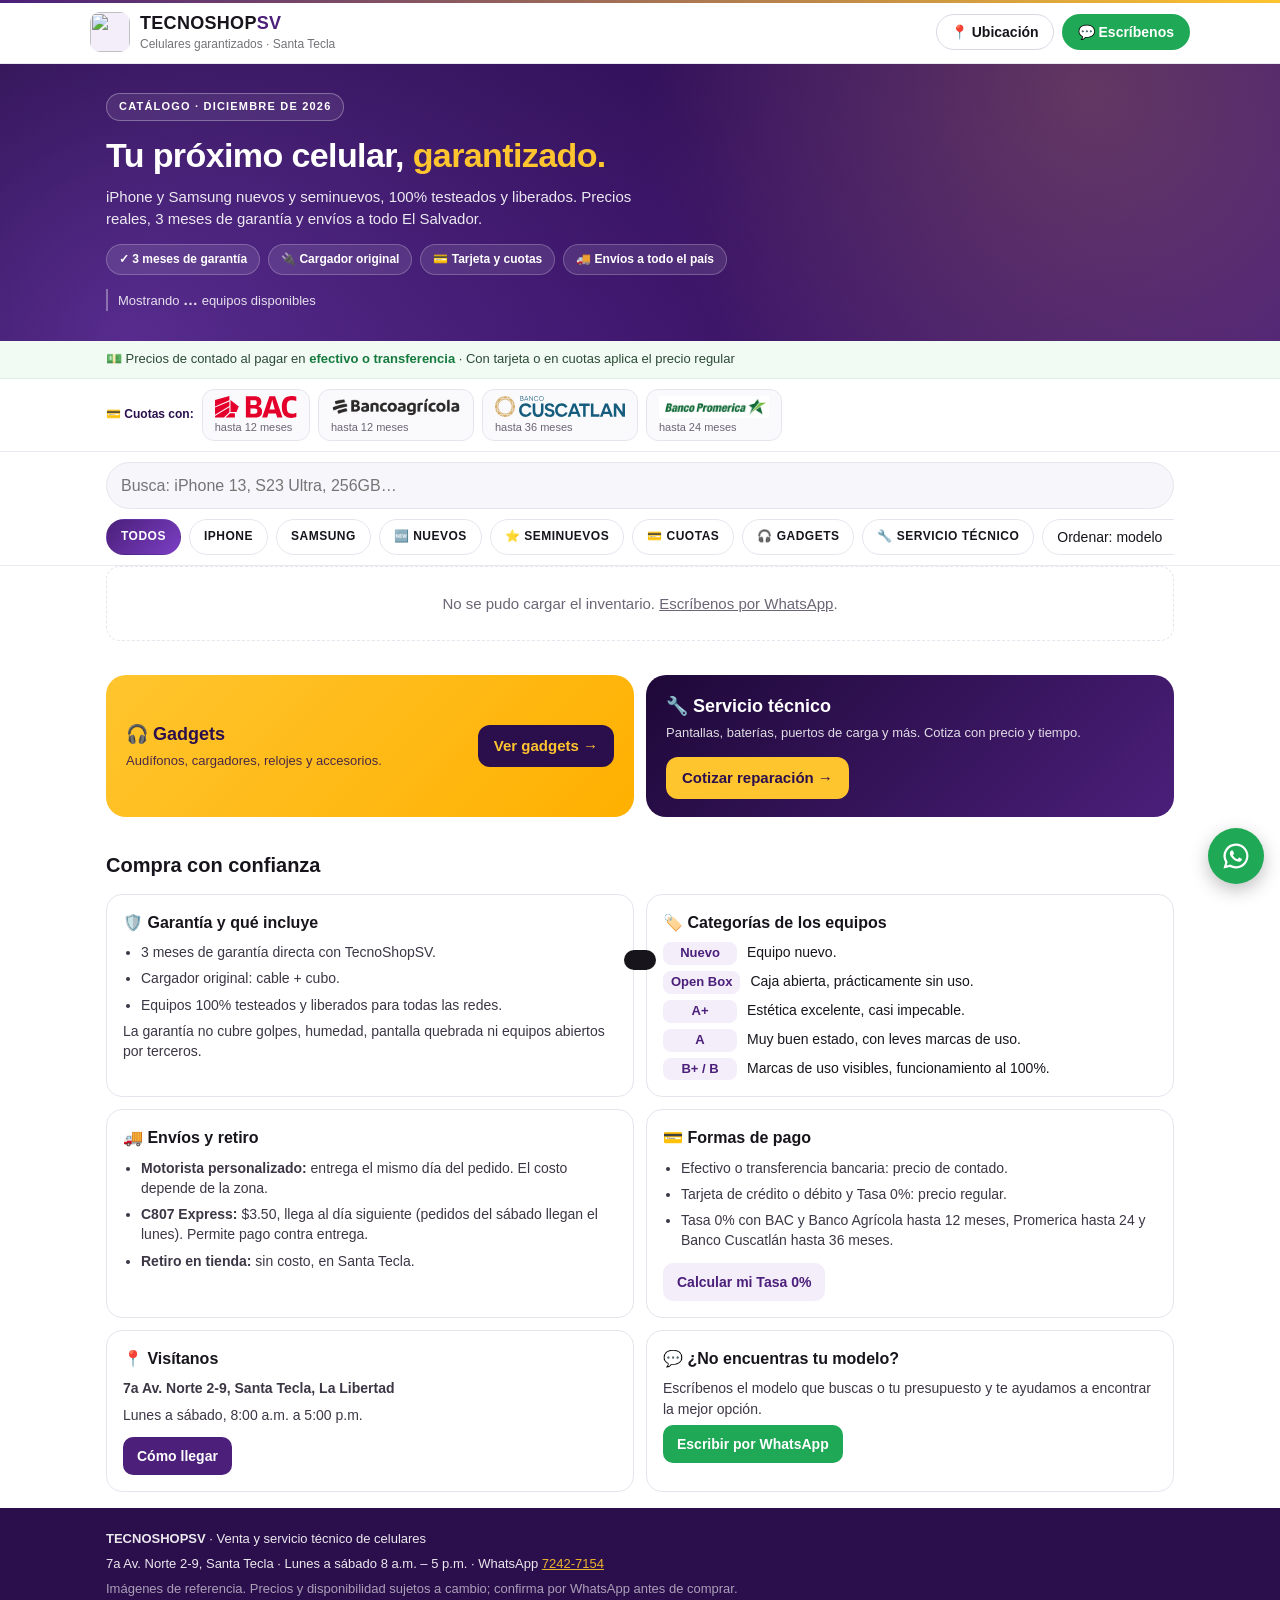
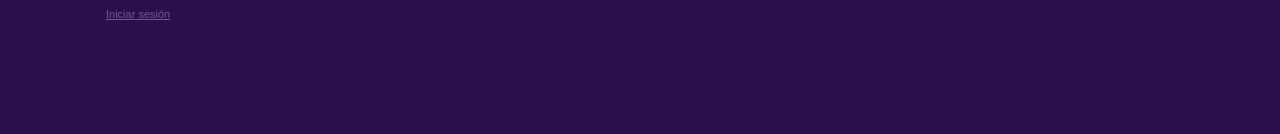
==== index.html @ 7d0dd362 "Textos: Tasa 0% en vez de cuotas" ====
<!DOCTYPE html>
<html lang="es">
<head>
<meta charset="utf-8">
<meta name="viewport" content="width=device-width, initial-scale=1">
<title>TecnoShopSV · Celulares garantizados en El Salvador</title>
<meta name="description" content="iPhone y Samsung nuevos y seminuevos, 100% testeados, liberados y con 3 meses de garantía. Envíos a todo El Salvador y Tasa 0% con tarjeta. Santa Tecla.">
<meta name="theme-color" content="#2B0F4C">
<link rel="icon" href="https://catalogo.tecnoshopsv.com/favicon-32.png">
<link rel="apple-touch-icon" href="https://catalogo.tecnoshopsv.com/icono-180.png">
<meta property="og:title" content="TecnoShopSV · Celulares garantizados">
<meta property="og:description" content="iPhone y Samsung con 3 meses de garantía, cargador original y envíos a todo El Salvador.">
<meta property="og:image" content="https://catalogo.tecnoshopsv.com/icono-512.png">
<style>
  :root{
    --morado:#4B1F7A; --morado-2:#2B0F4C; --morado-suave:#F3EEFA; --amarillo:#FFC52E; --amarillo-osc:#3a2a00;
    --texto:#17141C; --suave:#6B6575; --linea:#E8E4EE; --fondo:#F7F6FA; --verde:#1FA855; --rojo:#D93B3B;
  }
  *{box-sizing:border-box}
  html{scroll-behavior:smooth}
  body{margin:0;background:var(--fondo);color:var(--texto);font:15px/1.45 -apple-system,BlinkMacSystemFont,"Segoe UI",Roboto,Arial,sans-serif}
  button,input,select{font:inherit}
  a{color:inherit}
  .dentro{max-width:1100px;margin:0 auto;padding:0 16px}

  /* Encabezado */
  header{background:var(--morado-2);color:#fff;position:sticky;top:0;z-index:30;box-shadow:0 2px 12px rgba(0,0,0,.18)}
  .cab{display:flex;align-items:center;justify-content:space-between;gap:12px;padding:10px 0}
  .marca{display:flex;align-items:center;gap:10px;text-decoration:none}
  .marca img{width:40px;height:40px;border-radius:10px;background:#fff}
  .marca b{display:block;font-size:18px;letter-spacing:.3px}
  .marca b span{color:var(--amarillo)}
  .marca small{display:block;font-size:12px;opacity:.8}
  .btn-wa-cab{display:inline-flex;align-items:center;gap:6px;background:var(--verde);color:#fff;text-decoration:none;font-weight:700;font-size:14px;border-radius:999px;padding:8px 14px;white-space:nowrap}

  /* Portada */
  .portada{background:linear-gradient(160deg,var(--morado-2),var(--morado));color:#fff;padding:22px 0 26px}
  .portada h1{margin:0 0 6px;font-size:26px;line-height:1.2}
  .portada h1 span{color:var(--amarillo)}
  .portada p{margin:0 0 16px;opacity:.9;max-width:620px}
  .sellos{display:grid;grid-template-columns:repeat(2,1fr);gap:8px}
  .sello{background:rgba(255,255,255,.1);border:1px solid rgba(255,255,255,.18);border-radius:12px;padding:10px 12px;font-size:13px}
  .sello b{display:block;font-size:14px;color:var(--amarillo)}

  /* Barra de búsqueda */
  .barra{background:#fff;border-bottom:1px solid var(--linea);position:sticky;top:60px;z-index:20}
  .barra .dentro{padding-top:10px;padding-bottom:10px}
  #q{width:100%;border:1px solid var(--linea);border-radius:12px;padding:11px 14px;font-size:16px;background:var(--fondo);outline:none}
  #q:focus{border-color:var(--morado);background:#fff}
  .filtros{display:flex;gap:8px;margin-top:10px;overflow-x:auto;scrollbar-width:none}
  .filtros::-webkit-scrollbar{display:none}
  .chip{border:1px solid var(--linea);background:#fff;border-radius:999px;padding:7px 14px;font-size:14px;font-weight:600;white-space:nowrap;cursor:pointer;color:var(--texto)}
  .chip.on{background:var(--morado);border-color:var(--morado);color:#fff}
  .orden{margin-left:auto;border:1px solid var(--linea);border-radius:999px;padding:7px 10px;font-size:14px;background:#fff;color:var(--texto)}

  /* Equipos */
  main{padding:16px 0 120px}
  .resumen{color:var(--suave);font-size:13px;margin:0 0 12px}
  .grid{display:grid;grid-template-columns:repeat(2,1fr);gap:12px}
  .card{background:#fff;border:1px solid var(--linea);border-radius:16px;overflow:hidden;display:flex;flex-direction:column;cursor:pointer;text-align:left;padding:0;color:inherit}
  .card:active{transform:scale(.99)}
  .foto{background:linear-gradient(180deg,#FBFAFD,#EFEBF5);aspect-ratio:1/1;display:flex;align-items:center;justify-content:center;position:relative;overflow:hidden}
  .foto img{width:100%;height:100%;object-fit:contain}
  .foto svg{width:42%;height:auto;color:#B7A9CC}
  .etq{position:absolute;top:8px;left:8px;background:var(--amarillo);color:var(--amarillo-osc);font-size:11px;font-weight:800;border-radius:999px;padding:3px 8px}
  .etq.nuevo{background:var(--verde);color:#fff}
  .card .cuerpo{padding:10px 12px 12px;display:flex;flex-direction:column;gap:3px;flex:1}
  .card h3{margin:0;font-size:15px;line-height:1.25}
  .card .cap{font-size:12px;color:var(--suave)}
  .colores{display:flex;gap:4px;margin:4px 0 2px;flex-wrap:wrap}
  .punto{width:14px;height:14px;border-radius:50%;border:1px solid rgba(0,0,0,.15)}
  .desde{font-size:12px;color:var(--suave);margin-top:auto}
  .desde b{display:block;font-size:19px;color:var(--morado);line-height:1.2}
  .ref{font-size:10px;color:#A39CAD;text-align:center;padding:4px 0 0}
  .vacio{background:#fff;border:1px dashed var(--linea);border-radius:14px;padding:26px;text-align:center;color:var(--suave)}

  /* Secciones de información */
  .info{margin-top:28px;display:grid;gap:12px}
  .info h2{font-size:20px;margin:6px 0 2px}
  .bloque{background:#fff;border:1px solid var(--linea);border-radius:16px;padding:16px}
  .bloque h3{margin:0 0 8px;font-size:16px;display:flex;align-items:center;gap:8px}
  .bloque p,.bloque li{color:#3C3645;font-size:14px;margin:0 0 6px}
  .bloque ul{margin:0;padding-left:18px}
  .cats{display:grid;gap:6px}
  .cat{display:flex;gap:10px;align-items:flex-start;font-size:14px}
  .cat b{min-width:74px;display:inline-block;background:var(--morado-suave);color:var(--morado);border-radius:8px;padding:2px 8px;text-align:center;font-size:13px}
  .mapa{display:inline-flex;align-items:center;gap:6px;margin-top:6px;background:var(--morado);color:#fff;text-decoration:none;border-radius:10px;padding:9px 14px;font-weight:700;font-size:14px}
  footer{background:var(--morado-2);color:#fff;padding:22px 0 110px;font-size:13px}
  footer a{color:var(--amarillo)}
  footer p{margin:0 0 6px;opacity:.9}

  /* Ventana de detalle / pedido / cuotas */
  .fondo-modal{position:fixed;inset:0;background:rgba(20,10,35,.55);z-index:50;display:flex;align-items:flex-end;justify-content:center}
  .fondo-modal[hidden]{display:none}
  .modal{background:#fff;width:100%;max-width:560px;max-height:92vh;border-radius:20px 20px 0 0;display:flex;flex-direction:column;overflow:hidden}
  .modal-cab{display:flex;justify-content:space-between;align-items:center;gap:10px;padding:14px 16px;border-bottom:1px solid var(--linea)}
  .modal-cab h3{margin:0;font-size:17px}
  .modal-cab small{display:block;color:var(--suave);font-size:12px;font-weight:400}
  .cerrar{border:0;background:#F1EEF5;color:var(--morado);width:36px;height:36px;border-radius:50%;font-size:22px;cursor:pointer;flex:none}
  .modal-cuerpo{overflow:auto;padding:12px 16px 16px}
  .det-foto{height:190px;border-radius:14px;margin-bottom:12px}
  .op{border:1px solid var(--linea);border-radius:14px;padding:12px;margin-bottom:10px}
  .op-top{display:flex;justify-content:space-between;gap:10px;align-items:flex-start}
  .op-t{font-weight:700}
  .op-s{font-size:13px;color:var(--suave)}
  .op-nota{font-size:12px;color:#7A5A00;background:#FFF6DA;border-radius:8px;padding:4px 8px;margin-top:6px;display:inline-block}
  .precios{text-align:right;white-space:nowrap}
  .precios b{display:block;font-size:20px;color:var(--morado)}
  .precios span{font-size:12px;color:var(--suave)}
  .pago-lbl{font-size:11px;color:var(--suave);display:block}
  .op-acc{display:flex;gap:8px;margin-top:10px;align-items:center;flex-wrap:wrap}
  .btn{border:0;border-radius:10px;padding:9px 14px;font-weight:700;font-size:14px;cursor:pointer;text-decoration:none;display:inline-flex;align-items:center;gap:6px}
  .btn-add{background:var(--morado);color:#fff}
  .btn-sec{background:var(--morado-suave);color:var(--morado)}
  .btn-wa{background:var(--verde);color:#fff}
  .quedan{font-size:12px;color:var(--rojo);font-weight:700}
  .paso{display:inline-flex;align-items:center;gap:8px;background:#F1EEF5;border-radius:10px;padding:4px}
  .paso button{border:0;background:#fff;color:var(--morado);width:30px;height:30px;border-radius:8px;font-size:18px;font-weight:800;cursor:pointer}
  .paso span{font-size:13px;font-weight:700;color:var(--morado);min-width:62px;text-align:center}

  .campo{display:block;margin:10px 0}
  .campo > span{display:block;font-size:13px;font-weight:700;margin-bottom:6px}
  .campo select,.campo input{width:100%;border:1px solid var(--linea);border-radius:10px;padding:10px 12px;font-size:15px;background:#fff}
  .opciones{display:grid;gap:8px}
  .opcion{display:flex;gap:10px;align-items:flex-start;border:1px solid var(--linea);border-radius:12px;padding:10px 12px;cursor:pointer}
  .opcion input{margin-top:3px;accent-color:var(--morado)}
  .opcion b{display:block;font-size:14px}
  .opcion small{color:var(--suave);font-size:12px}
  .opcion:has(input:checked){border-color:var(--morado);background:var(--morado-suave)}
  .resultado{background:var(--morado-suave);border-radius:14px;padding:14px;margin-top:12px}
  .resultado .fila{display:flex;justify-content:space-between;gap:10px;margin:3px 0;font-size:14px}
  .resultado .grande{font-size:24px;font-weight:800;color:var(--morado)}
  .aviso-peq{font-size:12px;color:var(--suave);margin-top:8px}
  .linea{display:grid;grid-template-columns:1fr auto;gap:4px 10px;padding:10px 0;border-bottom:1px solid var(--linea)}
  .linea .t{font-weight:700;font-size:14px}
  .linea .s{font-size:12px;color:var(--suave)}
  .totales{margin-top:10px}
  .totales .fila{display:flex;justify-content:space-between;font-size:15px;margin:4px 0}
  .totales .fila b{font-size:17px}
  .modal-pie{padding:12px 16px calc(12px + env(safe-area-inset-bottom));border-top:1px solid var(--linea)}
  .enviar{width:100%;border:0;background:var(--verde);color:#fff;font-weight:800;font-size:16px;border-radius:12px;padding:14px;cursor:pointer}
  .vaciar{width:100%;border:0;background:none;color:var(--suave);text-decoration:underline;padding:8px;cursor:pointer;font-size:13px}

  .barra-pedido{position:fixed;left:0;right:0;bottom:0;z-index:40;background:var(--morado-2);color:#fff;
    padding:10px 16px calc(10px + env(safe-area-inset-bottom));display:flex;align-items:center;justify-content:space-between;gap:10px;box-shadow:0 -4px 16px rgba(0,0,0,.2)}
  .barra-pedido[hidden]{display:none}
  .barra-pedido b{font-size:16px}
  .barra-pedido button{border:0;background:var(--amarillo);color:var(--amarillo-osc);font-weight:800;border-radius:10px;padding:10px 14px;cursor:pointer}
  .flotante{position:fixed;right:16px;bottom:calc(16px + env(safe-area-inset-bottom));z-index:35;background:var(--verde);color:#fff;width:56px;height:56px;border-radius:50%;display:flex;align-items:center;justify-content:center;box-shadow:0 6px 18px rgba(0,0,0,.25)}
  .flotante svg{width:30px;height:30px}
  body.con-pedido .flotante{bottom:calc(76px + env(safe-area-inset-bottom))}
  .toast{position:fixed;left:50%;bottom:90px;transform:translateX(-50%) translateY(160px);background:var(--texto);color:#fff;padding:10px 16px;border-radius:12px;font-size:14px;z-index:60;transition:transform .25s;max-width:90vw;text-align:center}
  .toast.ver{transform:translateX(-50%) translateY(0)}
  .estado{font-size:12px;color:var(--suave);text-align:center;margin-top:16px}

  @media (min-width:700px){
    .grid{grid-template-columns:repeat(3,1fr)}
    .sellos{grid-template-columns:repeat(4,1fr)}
    .portada h1{font-size:32px}
    .info{grid-template-columns:1fr 1fr}
    .info h2{grid-column:1/-1}
    .fondo-modal{align-items:center}
    .modal{border-radius:20px}
  }
  @media (min-width:1000px){ .grid{grid-template-columns:repeat(4,1fr)} }
</style>
<link rel="stylesheet" href="diseno.css">
</head>
<body>
<header>
  <div class="dentro cab">
    <a class="marca" href="#"><img src="https://catalogo.tecnoshopsv.com/icono-180.png" alt=""><div><b>TECNOSHOP<span>SV</span></b><small>Celulares garantizados · Santa Tecla</small></div></a>
    <a class="btn-wa-cab" id="waCab" target="_blank" rel="noopener">WhatsApp</a>
  </div>
</header>

<section class="portada">
  <div class="dentro">
    <h1>Tu próximo <span>iPhone o Samsung</span>, con garantía</h1>
    <p>Equipos nuevos y seminuevos, 100% testeados y liberados para todas las redes. Elige el tuyo y te lo enviamos a todo El Salvador.</p>
    <div class="sellos">
      <div class="sello"><b>3 meses de garantía</b>Directo con nosotros</div>
      <div class="sello"><b>Cargador original</b>Cable + cubo incluidos</div>
      <div class="sello"><b>Envíos a todo el país</b>Motorista el mismo día</div>
      <div class="sello"><b>Tasa 0% con tarjeta</b>BAC, Agrícola, Cuscatlán, Promerica</div>
    </div>
  </div>
</section>

<div class="barra"><div class="dentro">
  <input id="q" type="search" placeholder="Busca: iPhone 13, S23 Ultra, 256GB…" autocomplete="off">
  <div class="filtros" id="filtros">
    <button class="chip on" data-marca="">Todos</button>
    <button class="chip" data-marca="iphone">iPhone</button>
    <button class="chip" data-marca="samsung">Samsung</button>
    <button class="chip" data-cuotas="1">💳 Calcular Tasa 0%</button>
    <select class="orden" id="orden" aria-label="Ordenar">
      <option value="modelo">Ordenar: modelo</option>
      <option value="menor">Menor precio</option>
      <option value="mayor">Mayor precio</option>
    </select>
  </div>
</div></div>

<main class="dentro">
  <p class="resumen" id="resumen"></p>
  <div class="grid" id="grid"><div class="vacio" style="grid-column:1/-1">Cargando equipos disponibles…</div></div>

  <section class="info" id="info">
    <h2>Compra con confianza</h2>
    <div class="bloque">
      <h3>🛡️ Garantía y qué incluye</h3>
      <ul>
        <li>3 meses de garantía directa con TecnoShopSV.</li>
        <li>Cargador original: cable + cubo.</li>
        <li>Equipos 100% testeados y liberados para todas las redes.</li>
      </ul>
      <p class="aviso-peq">La garantía no cubre golpes, humedad, pantalla quebrada ni equipos abiertos por terceros.</p>
    </div>
    <div class="bloque">
      <h3>🏷️ Categorías de los equipos</h3>
      <div class="cats">
        <div class="cat"><b>Nuevo</b><span>Equipo nuevo.</span></div>
        <div class="cat"><b>Open Box</b><span>Caja abierta, prácticamente sin uso.</span></div>
        <div class="cat"><b>A+</b><span>Estética excelente, casi impecable.</span></div>
        <div class="cat"><b>A</b><span>Muy buen estado, con leves marcas de uso.</span></div>
        <div class="cat"><b>B+ / B</b><span>Marcas de uso visibles, funcionamiento al 100%.</span></div>
      </div>
    </div>
    <div class="bloque">
      <h3>🚚 Envíos y retiro</h3>
      <ul>
        <li><b>Motorista personalizado:</b> entrega el mismo día del pedido. El costo depende de la zona.</li>
        <li><b>C807 Express:</b> $3.50, llega al día siguiente (pedidos del sábado llegan el lunes). Permite pago contra entrega.</li>
        <li><b>Retiro en tienda:</b> sin costo, en Santa Tecla.</li>
      </ul>
    </div>
    <div class="bloque">
      <h3>💳 Formas de pago</h3>
      <ul>
        <li>Efectivo o transferencia bancaria: precio de contado.</li>
        <li>Tarjeta de crédito o débito y Tasa 0%: precio regular.</li>
        <li>Tasa 0% con BAC y Banco Agrícola hasta 12 meses, Promerica hasta 24 y Banco Cuscatlán hasta 36 meses.</li>
      </ul>
      <button class="btn btn-sec" type="button" data-cuotas="1" style="margin-top:6px">Calcular mi Tasa 0%</button>
    </div>
    <div class="bloque">
      <h3>📍 Visítanos</h3>
      <p><b>7a Av. Norte 2-9, Santa Tecla, La Libertad</b></p>
      <p>Lunes a sábado, 8:00 a.m. a 5:00 p.m.</p>
      <a class="mapa" href="https://www.google.com/maps/search/?api=1&query=7a%20Avenida%20Norte%202-9%20Santa%20Tecla%20La%20Libertad" target="_blank" rel="noopener">Cómo llegar</a>
    </div>
    <div class="bloque">
      <h3>💬 ¿No encuentras tu modelo?</h3>
      <p>Escríbenos el modelo que buscas o tu presupuesto y te ayudamos a encontrar la mejor opción.</p>
      <a class="btn btn-wa" id="waInfo" target="_blank" rel="noopener">Escribir por WhatsApp</a>
    </div>
  </section>
  <p class="estado" id="estado"></p>
</main>

<footer>
  <div class="dentro">
    <p><b>TECNOSHOPSV</b> · Venta y servicio técnico de celulares</p>
    <p>7a Av. Norte 2-9, Santa Tecla · Lunes a sábado 8 a.m. – 5 p.m. · WhatsApp <a id="waPie" target="_blank" rel="noopener">7242-7154</a></p>
    <p style="opacity:.6">Imágenes de referencia. Precios y disponibilidad sujetos a cambio; confirma por WhatsApp antes de comprar.</p>
  </div>
</footer>

<a class="flotante" id="waFlot" target="_blank" rel="noopener" aria-label="Escribir por WhatsApp">
  <svg viewBox="0 0 24 24" fill="currentColor" aria-hidden="true"><path d="M12 2a10 10 0 0 0-8.6 15.1L2 22l5-1.3A10 10 0 1 0 12 2zm0 18.2a8.2 8.2 0 0 1-4.2-1.2l-.3-.2-3 .8.8-2.9-.2-.3A8.2 8.2 0 1 1 12 20.2zm4.5-6.1c-.2-.1-1.5-.7-1.7-.8-.2-.1-.4-.1-.6.1l-.8 1c-.1.2-.3.2-.5.1a6.7 6.7 0 0 1-3.3-2.9c-.3-.4.3-.4.8-1.4.1-.2 0-.3 0-.4l-.8-1.8c-.2-.5-.4-.4-.6-.4h-.5c-.2 0-.4.1-.6.3-.2.2-.8.8-.8 2s.8 2.3.9 2.5c.1.2 1.6 2.5 4 3.5 1.5.6 2.1.7 2.8.6.5-.1 1.5-.6 1.7-1.2.2-.6.2-1.1.1-1.2l-.1-.2z"/></svg>
</a>

<div class="barra-pedido" id="barraPedido" hidden>
  <div>Tu pedido: <b id="bpN">0</b> · <b id="bpT">$0.00</b></div>
  <button id="verPedido" type="button">Ver y enviar</button>
</div>

<!-- Detalle de un modelo -->
<div class="fondo-modal" id="modalDet" hidden><div class="modal" role="dialog" aria-labelledby="detTit">
  <div class="modal-cab"><h3 id="detTit"></h3><button class="cerrar" data-cerrar="modalDet" aria-label="Cerrar">×</button></div>
  <div class="modal-cuerpo" id="detCuerpo"></div>
</div></div>

<!-- Calculadora de cuotas -->
<div class="fondo-modal" id="modalCuotas" hidden><div class="modal" role="dialog" aria-labelledby="cuoTit">
  <div class="modal-cab"><h3 id="cuoTit">Calcula tu Tasa 0%<small id="cuoSub">Elige el equipo, tu banco y el plazo</small></h3><button class="cerrar" data-cerrar="modalCuotas" aria-label="Cerrar">×</button></div>
  <div class="modal-cuerpo">
    <label class="campo"><span>Equipo</span><select id="cuoEquipo"></select></label>
    <label class="campo"><span>Banco</span><select id="cuoBanco"></select></label>
    <label class="campo"><span>Plazo</span><select id="cuoPlazo"></select></label>
    <div class="resultado" id="cuoRes"></div>
    <p class="aviso-peq">Cuota aproximada, sujeta a la aprobación del banco emisor de tu tarjeta.</p>
  </div>
</div></div>

<!-- Pedido -->
<div class="fondo-modal" id="modalPedido" hidden><div class="modal" role="dialog" aria-labelledby="pedTit">
  <div class="modal-cab"><h3 id="pedTit">Tu pedido</h3><button class="cerrar" data-cerrar="modalPedido" aria-label="Cerrar">×</button></div>
  <div class="modal-cuerpo">
    <div id="pedLista"></div>
    <label class="campo"><span>¿Cómo vas a pagar?</span></label>
    <div class="opciones" id="pedPago">
      <label class="opcion"><input type="radio" name="pago" value="contado" checked><div><b>Efectivo o transferencia</b><small>Precio de contado</small></div></label>
      <label class="opcion"><input type="radio" name="pago" value="tarjeta"><div><b>Tarjeta de crédito o débito</b><small>Precio regular, en un solo pago</small></div></label>
      <label class="opcion"><input type="radio" name="pago" value="cuotas"><div><b>Tasa 0% con tarjeta</b><small>Precio regular, elige banco y plazo</small></div></label>
    </div>
    <div id="pedCuotas" hidden>
      <label class="campo"><span>Banco</span><select id="pedBanco"></select></label>
      <label class="campo"><span>Plazo</span><select id="pedPlazo"></select></label>
    </div>
    <label class="campo"><span>¿Cómo lo recibes?</span></label>
    <div class="opciones" id="pedEntrega">
      <label class="opcion"><input type="radio" name="entrega" value="tienda" checked><div><b>Retiro en tienda</b><small>Santa Tecla · lunes a sábado 8 a.m. – 5 p.m.</small></div></label>
      <label class="opcion"><input type="radio" name="entrega" value="motorista"><div><b>Motorista personalizado</b><small>Llega el mismo día · costo según la zona</small></div></label>
      <label class="opcion"><input type="radio" name="entrega" value="c807"><div><b>Envío C807 Express ($3.50)</b><small>Llega al día siguiente · sábado llega el lunes</small></div></label>
    </div>
    <label class="campo"><span>Tu nombre</span><input id="pedNombre" type="text" placeholder="Nombre y apellido" autocomplete="name"></label>
    <label class="campo" id="pedDirCampo" hidden><span>Dirección y municipio</span><input id="pedDir" type="text" placeholder="Dirección, municipio y departamento" autocomplete="street-address"></label>
    <div class="totales" id="pedTotales"></div>
  </div>
  <div class="modal-pie">
    <button class="enviar" id="enviarPedido" type="button">Enviar pedido por WhatsApp</button>
    <button class="vaciar" id="vaciarPedido" type="button">Vaciar pedido</button>
  </div>
</div></div>

<div class="toast" id="toast"></div>

<script src="fotos.js"></script>
<script>
// ===== Configuración =====
var API = 'https://script.google.com/macros/s/AKfycbweF6GVeLUBF6zIiUuPS6CsVSzKyabDV1kHrXgehpmQKnXVa40yqGPw6ltA3fjebQCLxw/exec?fn=tienda';
var WHATSAPP = '50372427154';
var ENVIO_C807 = 3.5;
var BANCOS = [ { n: 'BAC', max: 12 }, { n: 'Banco Agrícola', max: 12 }, { n: 'Banco Cuscatlán', max: 36 }, { n: 'Banco Promerica', max: 24 } ];
var PLAZOS = [3, 6, 9, 12, 18, 24, 36];
var GUARDA = 'ts_tienda_datos', GUARDA_PED = 'ts_tienda_pedido';
var FOTOS = window.FOTOS || {};
var COLORES = { negro:'#222', blanco:'#f5f5f5', azul:'#3b6fd8', celeste:'#a9d4f5', verde:'#4c9a6a', rojo:'#d23b3b', rosado:'#f3b6c9', rosa:'#f3b6c9',
  morado:'#8e6cc4', lila:'#c7b3e6', amarillo:'#f5d442', gris:'#8c8c8c', plata:'#d9d9d9', plateado:'#d9d9d9', dorado:'#e5c77a', oro:'#e5c77a',
  grafito:'#4a4a4a', titanio:'#b9b2a6', natural:'#c9c1b3', burgundy:'#7a1f33', crema:'#efe6d2', medianoche:'#1d2333', 'blanco estelar':'#f1efe8' };

// ===== Utilidades =====
var $ = function(id){ return document.getElementById(id); };
function esc(s){ return String(s == null ? '' : s).replace(/[&<>"']/g, function(c){ return { '&':'&amp;', '<':'&lt;', '>':'&gt;', '"':'&quot;', "'":'&#39;' }[c]; }); }
function dinero(n){ return '$' + (Math.round(n * 100) / 100).toLocaleString('en-US', { minimumFractionDigits: 2, maximumFractionDigits: 2 }); }
function norm(s){ return String(s || '').toLowerCase().normalize('NFD').replace(/[̀-ͯ]/g, '').replace(/\s+/g, ' ').trim(); }
function leer(k, d){ try { var v = localStorage.getItem(k); return v ? JSON.parse(v) : d; } catch (e) { return d; } }
function guardar(k, v){ try { localStorage.setItem(k, JSON.stringify(v)); } catch (e) {} }
function linkWA(t){ return 'https://wa.me/' + WHATSAPP + (t ? '?text=' + encodeURIComponent(t) : ''); }
var tt; function aviso(t){ var el = $('toast'); el.textContent = t; el.classList.add('ver'); clearTimeout(tt); tt = setTimeout(function(){ el.classList.remove('ver'); }, 2400); }
function colorDe(c){ var n = norm(c); if (COLORES[n]) return COLORES[n]; var k = Object.keys(COLORES).find(function(x){ return n.indexOf(x) >= 0; }); return k ? COLORES[k] : '#ccc'; }
function marcaDe(m){ var n = norm(m); return n.indexOf('iphone') >= 0 ? 'iphone' : (n.indexOf('samsung') >= 0 || /^(s|z|a|note)\d/.test(n) ? 'samsung' : 'otro'); }
var ICONO = '<svg viewBox="0 0 24 24" fill="none" stroke="currentColor" stroke-width="1.5"><rect x="6.5" y="2.5" width="11" height="19" rx="2.5"/><path d="M10.5 18.8h3"/></svg>';
function fotoDe(m){
  var n = norm(m), k = '';
  if (n.indexOf('flip') >= 0 || n.indexOf('fold') >= 0) k = FOTOS.flip ? 'flip' : 'samsung';
  else if (marcaDe(m) === 'iphone') k = 'iphone';
  else if (marcaDe(m) === 'samsung') k = 'samsung';
  return FOTOS[k] ? '<img src="' + FOTOS[k] + '" alt="" loading="lazy">' : ICONO;
}
// Orden de los modelos: marca, luego número (12, 13, 14…) y variante
function claveOrden(m){
  var n = norm(m), num = parseFloat((n.match(/\d+/) || ['0'])[0]);
  var v = /pro max|ultra/.test(n) ? 3 : /pro|plus/.test(n) ? 2 : /flip|fold/.test(n) ? 4 : 1;
  return (marcaDe(m) === 'iphone' ? '1' : '2') + String(1000 + num) + v + n;
}

// ===== Estado =====
var items = [];            // equipos tal como vienen del inventario
var modelos = [];          // agrupados por modelo + capacidad
var porId = {};
var vista = { q: '', marca: '', orden: 'modelo' };
var pedido = leer(GUARDA_PED, {});

function recibir(d){
  if (!d || !d.items) return;
  guardar(GUARDA, d);
  items = d.items.map(function(x, i){
    var it = { id: [x.m, x.g, x.c, x.k, x.b, x.p].join('|'), m: x.m, g: x.g, c: x.c, k: x.k, b: x.b, p: +x.p || 0, r: +x.r || 0, o: x.o || '', n: +x.n || 1 };
    it.busca = norm([it.m, it.g, it.c, it.k].join(' '));
    return it;
  });
  porId = {}; items.forEach(function(x){ porId[x.id] = x; });
  // limpiar del pedido lo que ya no está disponible
  Object.keys(pedido).forEach(function(id){ if (!porId[id]) delete pedido[id]; else pedido[id] = Math.min(pedido[id], porId[id].n); });
  guardar(GUARDA_PED, pedido);
  var g = {};
  modelos = [];
  items.forEach(function(x){
    var k = x.m + ' ' + x.g;
    if (!g[k]) { g[k] = { k: k, m: x.m, g: x.g, ops: [], marca: marcaDe(x.m) }; modelos.push(g[k]); }
    g[k].ops.push(x);
  });
  modelos.forEach(function(md){
    md.ops.sort(function(a, b){ return a.p - b.p; });
    md.desde = md.ops.filter(function(o){ return o.p; }).map(function(o){ return o.p; })[0] || 0;
    md.nuevo = md.ops.some(function(o){ return /nuevo|open box/i.test(o.k); });
    md.unidades = md.ops.reduce(function(s, o){ return s + o.n; }, 0);
    md.busca = norm(md.k + ' ' + md.ops.map(function(o){ return o.c + ' ' + o.k; }).join(' '));
  });
  pintar(); pintarPedido(); llenarCuotas();
  $('estado').textContent = 'Inventario actualizado: ' + new Date(d.ahora || Date.now()).toLocaleString('es-SV', { dateStyle: 'medium', timeStyle: 'short' });
}

function cargar(){
  fetch(API, { cache: 'no-store' }).then(function(r){ return r.json(); }).then(function(d){
    if (d && d.items) recibir(d); else throw 0;
  }).catch(function(){
    if (!items.length) $('grid').innerHTML = '<div class="vacio" style="grid-column:1/-1">No se pudo cargar el inventario. <a href="' + linkWA('Hola, quiero ver los celulares disponibles') + '" target="_blank" rel="noopener">Escríbenos por WhatsApp</a>.</div>';
  });
}

// ===== Lista de equipos =====
function visibles(){
  var palabras = norm(vista.q).split(' ').filter(Boolean);
  var lista = modelos.filter(function(md){
    if (vista.marca && md.marca !== vista.marca) return false;
    return palabras.every(function(p){ return md.busca.indexOf(p) >= 0; });
  });
  lista.sort(function(a, b){
    if (vista.orden === 'menor') return (a.desde || 1e9) - (b.desde || 1e9);
    if (vista.orden === 'mayor') return (b.desde || 0) - (a.desde || 0);
    var x = claveOrden(a.m), y = claveOrden(b.m); return x < y ? -1 : x > y ? 1 : (parseInt(a.g) || 0) - (parseInt(b.g) || 0);
  });
  return lista;
}
function pintar(){
  if (!modelos.length) return;
  var lista = visibles();
  var unidades = lista.reduce(function(s, m){ return s + m.unidades; }, 0);
  $('resumen').textContent = lista.length + (lista.length === 1 ? ' modelo' : ' modelos') + ' · ' + unidades + (unidades === 1 ? ' equipo disponible' : ' equipos disponibles');
  if (!lista.length) {
    $('grid').innerHTML = '<div class="vacio" style="grid-column:1/-1">No tenemos ese modelo en este momento. <a href="' + linkWA('Hola, busco este celular: ' + vista.q) + '" target="_blank" rel="noopener">Pregúntanos por WhatsApp</a>, te avisamos cuando llegue.</div>';
    return;
  }
  $('grid').innerHTML = lista.map(function(md){
    var colores = []; md.ops.forEach(function(o){ if (colores.indexOf(o.c) < 0) colores.push(o.c); });
    return '<button class="card" data-modelo="' + esc(md.k) + '">' +
      '<div class="foto">' + fotoDe(md.m) + (md.nuevo ? '<span class="etq nuevo">NUEVO</span>' : (md.unidades <= 2 ? '<span class="etq">ÚLTIMOS</span>' : '')) + '</div>' +
      '<div class="cuerpo"><h3>' + esc(md.m) + '</h3><span class="cap">' + esc(md.g) + ' · ' + colores.length + (colores.length === 1 ? ' color' : ' colores') + '</span>' +
      '<div class="colores">' + colores.map(function(c){ return '<span class="punto" title="' + esc(c) + '" style="background:' + colorDe(c) + '"></span>'; }).join('') + '</div>' +
      '<div class="desde">' + (md.desde ? 'Desde<b>' + dinero(md.desde) + '</b>' : '<b>Consultar</b>') + '</div></div></button>';
  }).join('');
}

// ===== Detalle del modelo =====
var modeloAbierto = null;
function abrirModelo(k){
  var md = modelos.find(function(x){ return x.k === k; }); if (!md) return;
  modeloAbierto = k;
  $('detTit').innerHTML = esc(md.m) + '<small>' + esc(md.g) + ' · liberado · 3 meses de garantía</small>';
  $('detCuerpo').innerHTML = '<div class="foto det-foto">' + fotoDe(md.m) + '</div>' +
    md.ops.map(function(o){
      var n = pedido[o.id] || 0;
      var acc = !o.p ? '<a class="btn btn-wa" target="_blank" rel="noopener" href="' + linkWA('Hola, me interesa: ' + nombreEq(o)) + '">Consultar precio</a>'
        : n ? '<span class="paso"><button data-menos="' + esc(o.id) + '" aria-label="Quitar">−</button><span>' + n + ' en pedido</span><button data-mas="' + esc(o.id) + '" aria-label="Agregar">+</button></span>'
            : '<button class="btn btn-add" data-mas="' + esc(o.id) + '">Agregar al pedido</button>';
      return '<div class="op"><div class="op-top"><div><div class="op-t"><span class="punto" style="display:inline-block;vertical-align:-2px;margin-right:6px;background:' + colorDe(o.c) + '"></span>' + esc(o.c) + '</div>' +
        '<div class="op-s">Categoría ' + esc(o.k) + (o.b ? ' · Batería ' + esc(o.b) : '') + '</div>' +
        (o.n <= 2 ? '<div class="quedan">' + (o.n === 1 ? 'Última unidad' : 'Quedan ' + o.n) + '</div>' : '') + '</div>' +
        '<div class="precios">' + (o.p ? '<span class="pago-lbl">Efectivo o transferencia</span><b>' + dinero(o.p) + '</b>' + (o.r ? '<span>Tarjeta o Tasa 0%: ' + dinero(o.r) + '</span>' : '') : '<b>Consultar</b>') + '</div></div>' +
        (o.o ? '<div class="op-nota">📝 ' + esc(o.o) + '</div>' : '') +
        '<div class="op-acc">' + acc + (o.r ? '<button class="btn btn-sec" data-cuotas-id="' + esc(o.id) + '">💳 Ver Tasa 0%</button>' : '') + '</div></div>';
    }).join('') +
    '<p class="aviso-peq">Incluye cargador original (cable + cubo). Imagen de referencia; el color y la categoría son los indicados en cada opción.</p>';
  $('modalDet').hidden = false;
}
function nombreEq(o){ return o.m + ' ' + o.g + ' ' + o.c + ' (Cat. ' + o.k + (o.b ? ', batería ' + o.b : '') + ')'; }

// ===== Calculadora de cuotas =====
function opcionesPlazo(sel, max, actual){
  sel.innerHTML = PLAZOS.filter(function(p){ return p <= max; }).map(function(p){ return '<option value="' + p + '"' + (p === actual ? ' selected' : '') + '>' + p + ' meses</option>'; }).join('');
  if (!sel.value) sel.value = String(Math.min(max, 12));
}
function llenarBancos(sel){ sel.innerHTML = BANCOS.map(function(b, i){ return '<option value="' + i + '">' + b.n + ' (hasta ' + b.max + ' meses)</option>'; }).join(''); }
function llenarCuotas(){
  var sel = $('cuoEquipo'), antes = sel.value;
  var conPrecio = items.filter(function(o){ return o.r; }).sort(function(a, b){ return claveOrden(a.m) < claveOrden(b.m) ? -1 : 1; });
  sel.innerHTML = conPrecio.map(function(o){ return '<option value="' + esc(o.id) + '">' + esc(o.m + ' ' + o.g + ' · ' + o.c + ' · ' + o.k) + '</option>'; }).join('');
  if (antes && porId[antes]) sel.value = antes;
  if (!$('cuoBanco').options.length) { llenarBancos($('cuoBanco')); $('cuoBanco').value = '2'; }
  opcionesPlazo($('cuoPlazo'), BANCOS[+$('cuoBanco').value].max, +$('cuoPlazo').value || 12);
  calcularCuotas();
}
function calcularCuotas(){
  var o = porId[$('cuoEquipo').value]; var meses = +$('cuoPlazo').value || 12; var b = BANCOS[+$('cuoBanco').value];
  if (!o) { $('cuoRes').innerHTML = 'Elige un equipo.'; return; }
  $('cuoRes').innerHTML = '<div class="fila"><span>Precio con tarjeta o Tasa 0%</span><b>' + dinero(o.r) + '</b></div>' +
    '<div class="fila"><span>' + esc(b.n) + ' · ' + meses + ' meses</span></div>' +
    '<div class="fila"><span>Cuota mensual aprox.</span><span class="grande">' + dinero(o.r / meses) + '</span></div>' +
    '<div class="fila"><span>Pagando en efectivo o transferencia</span><b>' + dinero(o.p) + '</b></div>' +
    '<div class="op-acc">' + (pedido[o.id] ? '' : '<button class="btn btn-add" data-mas="' + esc(o.id) + '">Agregar al pedido</button>') +
    '<a class="btn btn-wa" target="_blank" rel="noopener" href="' + linkWA('Hola, quiero el ' + nombreEq(o) + ' en ' + meses + ' meses a Tasa 0% con ' + b.n + ' (' + dinero(o.r) + ', aprox. ' + dinero(o.r / meses) + ' al mes).') + '">Consultar por WhatsApp</a></div>';
}
function abrirCuotas(id){
  if (!items.length) return;
  if (id && porId[id]) $('cuoEquipo').value = id;
  calcularCuotas(); $('modalCuotas').hidden = false;
}
$('cuoEquipo').addEventListener('change', calcularCuotas);
$('cuoBanco').addEventListener('change', function(){ opcionesPlazo($('cuoPlazo'), BANCOS[+this.value].max, +$('cuoPlazo').value); calcularCuotas(); });
$('cuoPlazo').addEventListener('change', calcularCuotas);

// ===== Pedido =====
function cambiar(id, d){
  var o = porId[id]; if (!o) return;
  var n = Math.max(0, Math.min(o.n, (pedido[id] || 0) + d));
  if (d > 0 && (pedido[id] || 0) >= o.n) aviso(o.n === 1 ? 'Solo hay 1 unidad disponible' : 'Solo hay ' + o.n + ' unidades disponibles');
  if (n) pedido[id] = n; else delete pedido[id];
  guardar(GUARDA_PED, pedido); pintarPedido();
  if (modeloAbierto && !$('modalDet').hidden) abrirModelo(modeloAbierto);
  if (!$('modalCuotas').hidden) calcularCuotas();
  if (d > 0 && n === 1) aviso('Agregado a tu pedido');
}
function lineas(){ return Object.keys(pedido).map(function(id){ return porId[id] ? { o: porId[id], n: pedido[id] } : null; }).filter(Boolean); }
function formaPago(){ var r = document.querySelector('input[name=pago]:checked'); return r ? r.value : 'contado'; }
function entrega(){ var r = document.querySelector('input[name=entrega]:checked'); return r ? r.value : 'tienda'; }
function totales(){
  var ls = lineas(), regular = formaPago() !== 'contado';
  var eq = ls.reduce(function(s, l){ return s + l.n * (regular ? l.o.r : l.o.p); }, 0);
  var envio = entrega() === 'c807' ? ENVIO_C807 : 0;
  return { ls: ls, regular: regular, eq: eq, envio: envio, total: eq + envio, n: ls.reduce(function(s, l){ return s + l.n; }, 0) };
}
function pintarPedido(){
  var t = totales();
  var contado = t.ls.reduce(function(s, l){ return s + l.n * l.o.p; }, 0);
  $('barraPedido').hidden = !t.n; document.body.classList.toggle('con-pedido', !!t.n);
  $('bpN').textContent = t.n + (t.n === 1 ? ' equipo' : ' equipos'); $('bpT').textContent = dinero(contado);
  $('pedLista').innerHTML = t.ls.length ? t.ls.map(function(l){
    return '<div class="linea"><div><div class="t">' + esc(l.o.m + ' ' + l.o.g) + '</div><div class="s">' + esc(l.o.c + ' · Cat. ' + l.o.k + (l.o.b ? ' · Batería ' + l.o.b : '')) + ' · ' + dinero(t.regular ? l.o.r : l.o.p) + ' c/u</div></div>' +
      '<span class="paso"><button data-menos="' + esc(l.o.id) + '">−</button><span>' + l.n + '</span><button data-mas="' + esc(l.o.id) + '">+</button></span></div>';
  }).join('') : '<p class="op-s" style="padding:14px 0">Tu pedido está vacío.</p>';
  $('pedCuotas').hidden = formaPago() !== 'cuotas';
  $('pedDirCampo').hidden = entrega() === 'tienda';
  var cuota = '';
  if (formaPago() === 'cuotas') { var meses = +$('pedPlazo').value || 12; cuota = '<div class="fila"><span>Cuota mensual aprox. (' + meses + ' meses)</span><b>' + dinero(t.total / meses) + '</b></div>'; }
  $('pedTotales').innerHTML = '<div class="fila"><span>Equipos (' + (t.regular ? 'precio regular' : 'precio de contado') + ')</span><b>' + dinero(t.eq) + '</b></div>' +
    (entrega() === 'c807' ? '<div class="fila"><span>Envío C807 Express</span><b>' + dinero(t.envio) + '</b></div>' : '') +
    (entrega() === 'motorista' ? '<div class="fila"><span>Envío con motorista</span><span>según zona</span></div>' : '') +
    '<div class="fila"><span>Total</span><b>' + dinero(t.total) + '</b></div>' + cuota;
  if (!t.ls.length) $('modalPedido').hidden = true;
}
function fechaLlegada(tipo){
  var d = new Date(), dia = d.getDay();
  if (tipo === 'motorista') return 'hoy';
  if (tipo === 'c807') { d.setDate(d.getDate() + (dia === 6 ? 2 : 1)); return d.toLocaleDateString('es-SV', { weekday: 'long', day: 'numeric', month: 'long' }); }
  return '';
}
function enviarPedido(){
  var t = totales(); if (!t.ls.length) return;
  var nombre = $('pedNombre').value.trim(), dir = $('pedDir').value.trim(), ent = entrega(), pago = formaPago();
  guardar('ts_tienda_cliente', { nombre: nombre, dir: dir });
  var txtPago = pago === 'contado' ? 'Efectivo o transferencia' : pago === 'tarjeta' ? 'Tarjeta (un solo pago)' : 'Tasa 0% con ' + BANCOS[+$('pedBanco').value].n + ' a ' + $('pedPlazo').value + ' meses';
  var txtEnt = ent === 'tienda' ? 'Retiro en tienda (Santa Tecla)' : ent === 'motorista' ? 'Motorista personalizado (llega hoy)' : 'C807 Express (llega el ' + fechaLlegada('c807') + ')';
  var msg = 'Hola TecnoShopSV, quiero hacer este pedido' + (nombre ? ' (' + nombre + ')' : '') + ':\n\n' +
    t.ls.map(function(l){ return '• ' + l.n + ' x ' + nombreEq(l.o) + ' — ' + dinero((t.regular ? l.o.r : l.o.p)) + ' c/u'; }).join('\n') +
    '\n\n💳 Pago: ' + txtPago + '\n🚚 Entrega: ' + txtEnt + (ent !== 'tienda' && dir ? '\n📍 Dirección: ' + dir : '') +
    (t.envio ? '\n📦 Envío: ' + dinero(t.envio) : '') +
    '\n💵 Total: ' + dinero(t.total) + (ent === 'motorista' ? ' + envío según zona' : '') +
    (pago === 'cuotas' ? '\n🗓️ Cuota aprox.: ' + dinero(t.total / (+$('pedPlazo').value || 12)) + ' al mes' : '');
  window.open(linkWA(msg), '_blank');
}
$('verPedido').addEventListener('click', function(){ var c = leer('ts_tienda_cliente', {}); if (c.nombre && !$('pedNombre').value) $('pedNombre').value = c.nombre; if (c.dir && !$('pedDir').value) $('pedDir').value = c.dir; pintarPedido(); $('modalPedido').hidden = false; });
$('vaciarPedido').addEventListener('click', function(){ pedido = {}; guardar(GUARDA_PED, pedido); pintarPedido(); });
$('enviarPedido').addEventListener('click', enviarPedido);
['pedPago', 'pedEntrega'].forEach(function(id){ $(id).addEventListener('change', pintarPedido); });
llenarBancos($('pedBanco')); $('pedBanco').value = '2'; opcionesPlazo($('pedPlazo'), 36, 12);
$('pedBanco').addEventListener('change', function(){ opcionesPlazo($('pedPlazo'), BANCOS[+this.value].max, +$('pedPlazo').value); pintarPedido(); });
$('pedPlazo').addEventListener('change', pintarPedido);

// ===== Eventos generales =====
document.addEventListener('click', function(e){
  var t = e.target;
  var mas = t.closest('[data-mas]'); if (mas) { cambiar(mas.getAttribute('data-mas'), 1); return; }
  var menos = t.closest('[data-menos]'); if (menos) { cambiar(menos.getAttribute('data-menos'), -1); return; }
  var cid = t.closest('[data-cuotas-id]'); if (cid) { abrirCuotas(cid.getAttribute('data-cuotas-id')); return; }
  var cu = t.closest('[data-cuotas]'); if (cu) { abrirCuotas(); return; }
  var card = t.closest('[data-modelo]'); if (card) { abrirModelo(card.getAttribute('data-modelo')); return; }
  var ce = t.closest('[data-cerrar]'); if (ce) { $(ce.getAttribute('data-cerrar')).hidden = true; return; }
  if (t.classList.contains('fondo-modal')) { t.hidden = true; return; }
  var chip = t.closest('[data-marca]'); if (chip) {
    vista.marca = chip.getAttribute('data-marca');
    Array.from(document.querySelectorAll('[data-marca]')).forEach(function(c){ c.classList.toggle('on', c === chip); });
    pintar();
  }
});
document.addEventListener('keydown', function(e){ if (e.key === 'Escape') Array.from(document.querySelectorAll('.fondo-modal')).forEach(function(m){ m.hidden = true; }); });
var deb; $('q').addEventListener('input', function(e){ clearTimeout(deb); deb = setTimeout(function(){ vista.q = e.target.value.trim(); pintar(); }, 150); });
$('orden').addEventListener('change', function(){ vista.orden = this.value; pintar(); });
['waCab', 'waFlot', 'waInfo', 'waPie'].forEach(function(id){ $(id).href = linkWA('Hola TecnoShopSV, quiero información sobre un celular'); });

// Abre al instante con la última copia guardada y se actualiza sola
var copia = leer(GUARDA, null);
if (copia) recibir(copia);
cargar();
window.addEventListener('focus', cargar);
setInterval(function(){ if (!document.hidden) cargar(); }, 120000);
</script>
<script src="diseno.js"></script>
<script src="bancos.js"></script>
<script src="extras.js"></script>
<script src="admin.js"></script>
</body>
</html>
---- diseno.css ----
/* Diseño 2 · catálogo por secciones */
body{background:#fff}
header{background:rgba(255,255,255,.96);backdrop-filter:blur(10px);color:#17141C;box-shadow:0 1px 0 #ECE8F1}
header::before{content:"";position:absolute;left:0;right:0;top:0;height:3px;background:linear-gradient(90deg,#4B1F7A,#FFC52E)}
.marca img{background:#F3EEFA}
.marca b span{color:#4B1F7A}
.marca small{opacity:.6}
.cab-acc{display:flex;gap:8px;align-items:center}
.btn-ubi{border:1px solid #DDD6E6;border-radius:999px;padding:7px 14px;font-weight:700;font-size:14px;text-decoration:none;color:#17141C;white-space:nowrap}
.btn-wa-cab{padding:8px 16px}

.portada{position:relative;overflow:hidden;padding:30px 0 30px;
  background:radial-gradient(circle at 85% 10%,rgba(255,197,46,.18),transparent 40%),radial-gradient(circle at 10% 100%,rgba(140,80,220,.45),transparent 50%),linear-gradient(135deg,#1E0838,#3A1466 55%,#4B1F7A)}
.cat-mes{display:inline-block;font-size:11px;font-weight:800;letter-spacing:1.2px;border:1px solid rgba(255,255,255,.3);border-radius:999px;padding:5px 12px;margin-bottom:14px;background:rgba(255,255,255,.08)}
.portada h1{font-size:34px;font-weight:900;letter-spacing:-.6px;margin:0 0 10px}
.portada h1 span{color:#FFC52E}
.portada p{max-width:560px;margin:0 0 14px}
.sellos{display:flex;flex-wrap:wrap;gap:8px}
.sello{display:inline-flex;gap:6px;align-items:center;font-size:12px;font-weight:700;border-radius:999px;padding:6px 12px;background:rgba(255,255,255,.1);border:1px solid rgba(255,255,255,.22)}
.sello b{display:none}
.mostrando{margin-top:14px;font-size:13px;opacity:.85;border-left:2px solid rgba(255,255,255,.4);padding-left:10px}
.mostrando b{font-size:15px}
.franja{background:#F1FBF4;border-bottom:1px solid #DDF1E3;font-size:13px;color:#2C4A36;padding:9px 0}
.franja b{color:#167A3E}

.barra{top:60px;border-bottom:1px solid #ECE8F1}
#q{border-radius:999px}
.chip{text-transform:uppercase;font-size:12px;font-weight:800;letter-spacing:.5px;padding:8px 14px}
.chip.on{background:linear-gradient(135deg,#4B1F7A,#7B3FC4);border-color:transparent}

main{padding-top:6px}
.resumen{display:none}
.seccion{margin:22px 0 10px;display:flex;align-items:baseline;gap:10px;border-bottom:1px solid #ECE8F1;padding-bottom:8px}
.seccion h2{margin:0;font-size:14px;font-weight:900;letter-spacing:1px;text-transform:uppercase;color:#2B0F4C}
.seccion span{font-size:12px;color:#8A8296;letter-spacing:.5px;text-transform:uppercase}
.grid{margin-bottom:6px}
.prod{background:#fff;border:1px solid #E8E4EE;border-radius:18px;overflow:hidden;display:flex;flex-direction:column;transition:border-color .2s,box-shadow .2s,transform .2s}
@media (hover:hover){.prod:hover{border-color:#7B3FC4;box-shadow:0 0 0 2px rgba(123,63,196,.35),0 12px 28px rgba(43,15,76,.14);transform:translateY(-3px)}}
.prod .foto{background:#F5F4F8;cursor:pointer}
.prod .foto img{clip-path:inset(0 27% 13% 0);transform:translate(13%,6%)}
.etqs{position:absolute;top:10px;left:10px;display:flex;gap:4px;flex-wrap:wrap}
.etqs i{font-style:normal;font-size:10px;font-weight:800;letter-spacing:.4px;border-radius:999px;padding:4px 9px;color:#fff;background:#6B6575}
.etqs .e-nuevo{background:#1FA855}.etqs .e-ult{background:#FFC52E;color:#3a2a00}.etqs .e-sem{background:#7B3FC4}
.prod .cuerpo{padding:12px 14px 14px;display:flex;flex-direction:column;gap:2px;flex:1}
.prod .lbl{font-size:10px;font-weight:800;letter-spacing:1px;color:#8A8296;text-transform:uppercase}
.prod h3{margin:0;font-size:16px;line-height:1.25;cursor:pointer}
.prod .cap{font-size:13px;color:#6B6575}
.prod .colores{margin:6px 0 8px}
.tag-precio{align-self:flex-start;font-size:10px;font-weight:800;letter-spacing:.5px;color:#fff;background:#4B1F7A;border-radius:6px;padding:3px 8px;margin-bottom:6px}
.fila-precio{display:flex;gap:8px;align-items:center;flex-wrap:wrap}
.precio-neg{background:#FFC52E;color:#2B0F4C;border-radius:10px;padding:6px 12px;font-weight:900;font-size:19px;line-height:1.1}
.precio-neg small{font-size:11px;font-weight:800;opacity:.75;margin-right:2px;color:#2B0F4C}
.btn-int{border:0;background:#1FA855;color:#fff;font-weight:800;font-size:12px;letter-spacing:.4px;text-transform:uppercase;border-radius:10px;padding:9px 12px;cursor:pointer}
.nota-p{font-size:12px;color:#6B6575;margin-top:8px;line-height:1.35}
.nota-p b{color:#17141C}
.cuotas-acc{margin-top:10px;border:1px solid #E8E4EE;border-radius:12px}
.cuotas-acc summary{list-style:none;cursor:pointer;padding:9px 12px;font-size:13px;font-weight:700;color:#4B1F7A;display:flex;justify-content:space-between}
.cuotas-acc summary::-webkit-details-marker{display:none}
.cuotas-acc summary::after{content:"▾"}
.cuotas-acc[open] summary::after{content:"▴"}
.cuotas-acc ul{list-style:none;margin:0;padding:0 12px 10px}
.cuotas-acc li{display:flex;justify-content:space-between;gap:6px;font-size:13px;padding:4px 0;border-top:1px dashed #EEE9F3;white-space:nowrap}
.cuotas-acc li b{color:#17141C}
.cuotas-acc li span small{display:block;font-size:10px;color:#8A8296;white-space:normal}
.bancos{background:#fff;border-bottom:1px solid #ECE8F1;padding:10px 0}
.bancos .dentro{display:flex;gap:8px;align-items:center;overflow-x:auto;scrollbar-width:none}
.bancos .dentro::-webkit-scrollbar{display:none}
.bancos-t{font-size:12px;font-weight:800;color:#2B0F4C;white-space:nowrap}
.banco{flex:none;display:inline-flex;flex-direction:column;border:1px solid #E8E4EE;border-radius:12px;padding:6px 12px;background:#FAF9FC;line-height:1.2}
.banco b{font-size:13px;color:#17141C}
.banco small{font-size:11px;color:#6B6575}
.arriba{position:fixed;left:16px;bottom:calc(16px + env(safe-area-inset-bottom));z-index:35;width:46px;height:46px;border-radius:50%;border:0;background:linear-gradient(135deg,#4B1F7A,#7B3FC4);color:#fff;font-size:20px;cursor:pointer;box-shadow:0 6px 16px rgba(0,0,0,.2);display:none}
.arriba.ver{display:block}
body.con-pedido .arriba{bottom:calc(76px + env(safe-area-inset-bottom))}
@media (max-width:520px){
  .grid{grid-template-columns:1fr 1fr;gap:10px}
  .portada h1{font-size:28px}
  .prod .cuerpo{padding:10px}
  .precio-neg{font-size:16px;padding:5px 9px}
  .btn-int{width:100%}
  .btn-ubi{display:none}
  .bancos .dentro{display:grid;grid-template-columns:1fr 1fr;overflow:visible}
  .bancos-t{grid-column:1/-1}
  .marca small{display:none}
  .cuotas-acc summary{padding:8px 10px;font-size:12px}
  .cuotas-acc ul{padding:0 10px 8px}
  .cuotas-acc li{font-size:12px;align-items:flex-start}
  .prod h3{font-size:15px}
}
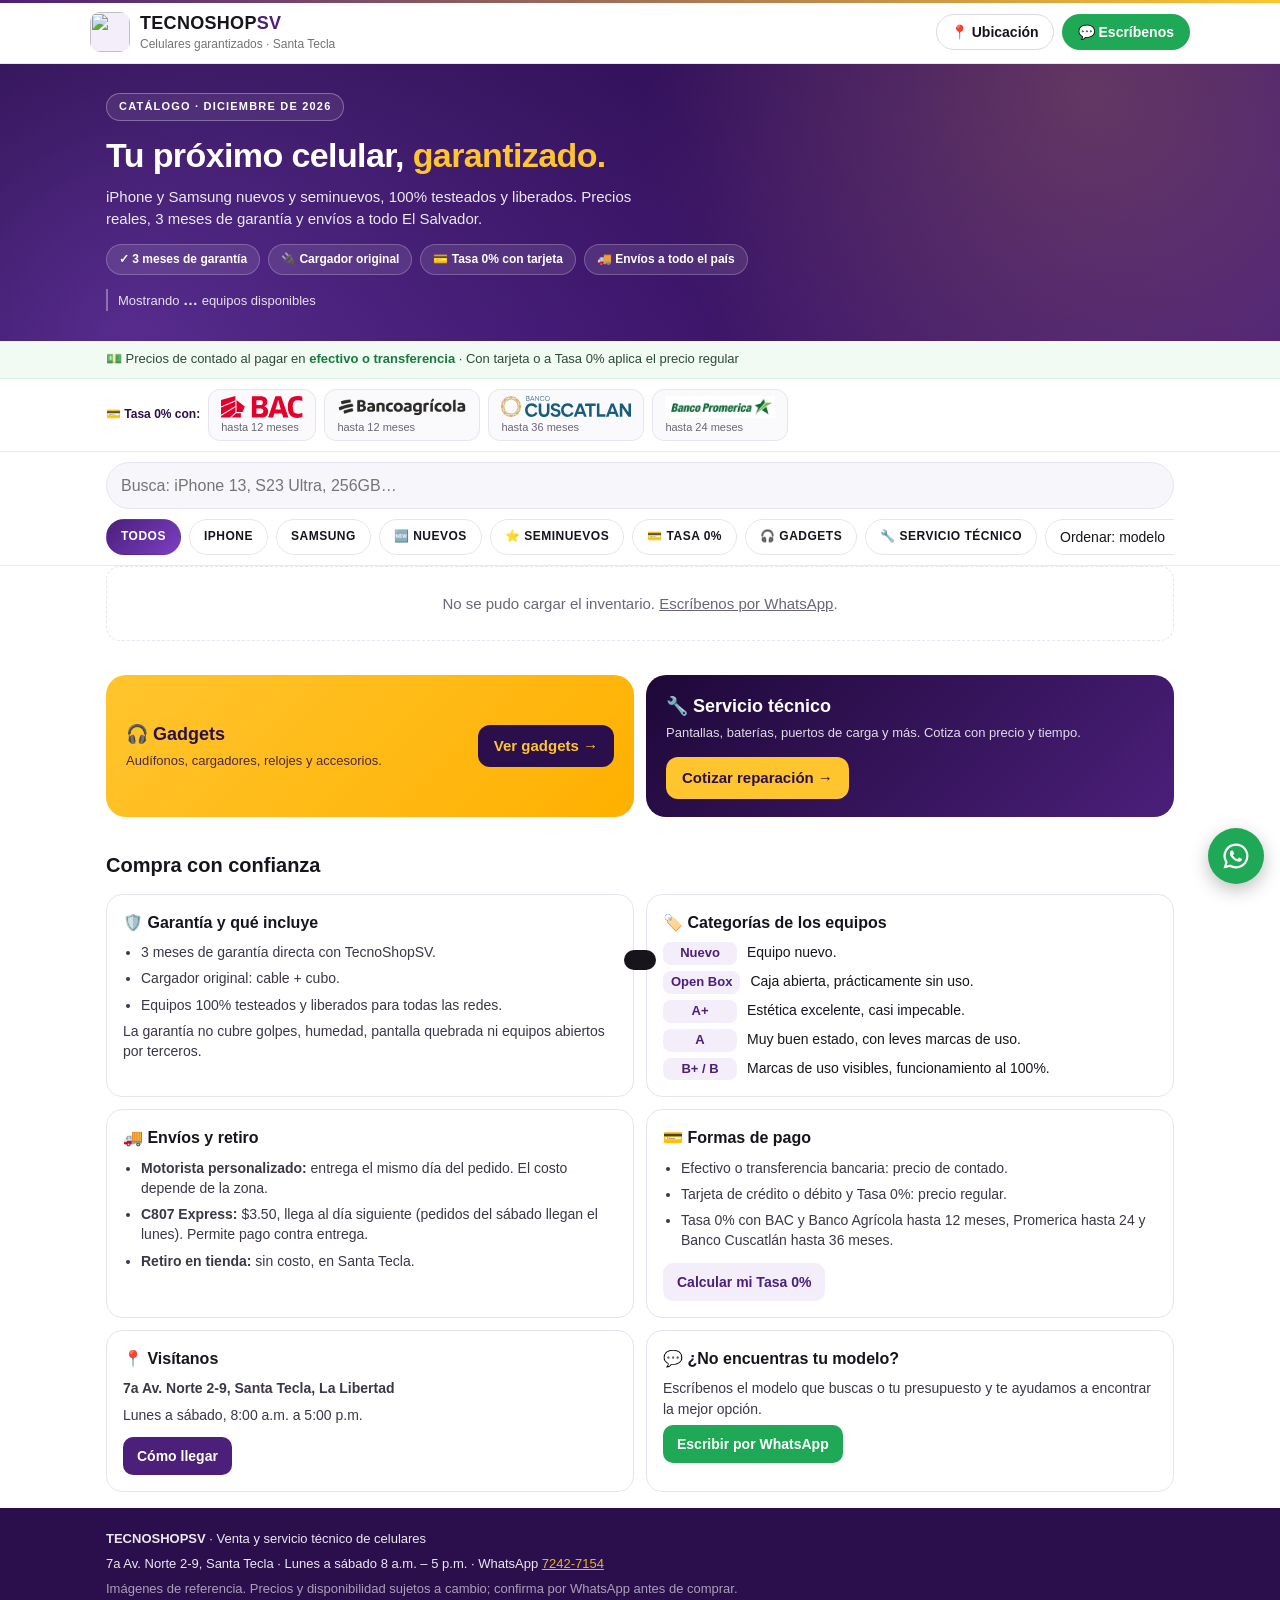
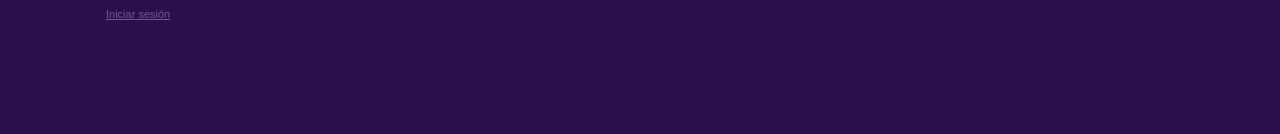
==== commit 45c60ca0: "Portada tipo noticias con carrusel" ====
--- a/index.html
+++ b/index.html
@@ -602,5 +602,6 @@
 <script src="bancos.js"></script>
 <script src="extras.js"></script>
 <script src="admin.js"></script>
+<script src="noticias.js"></script>
 </body>
 </html>
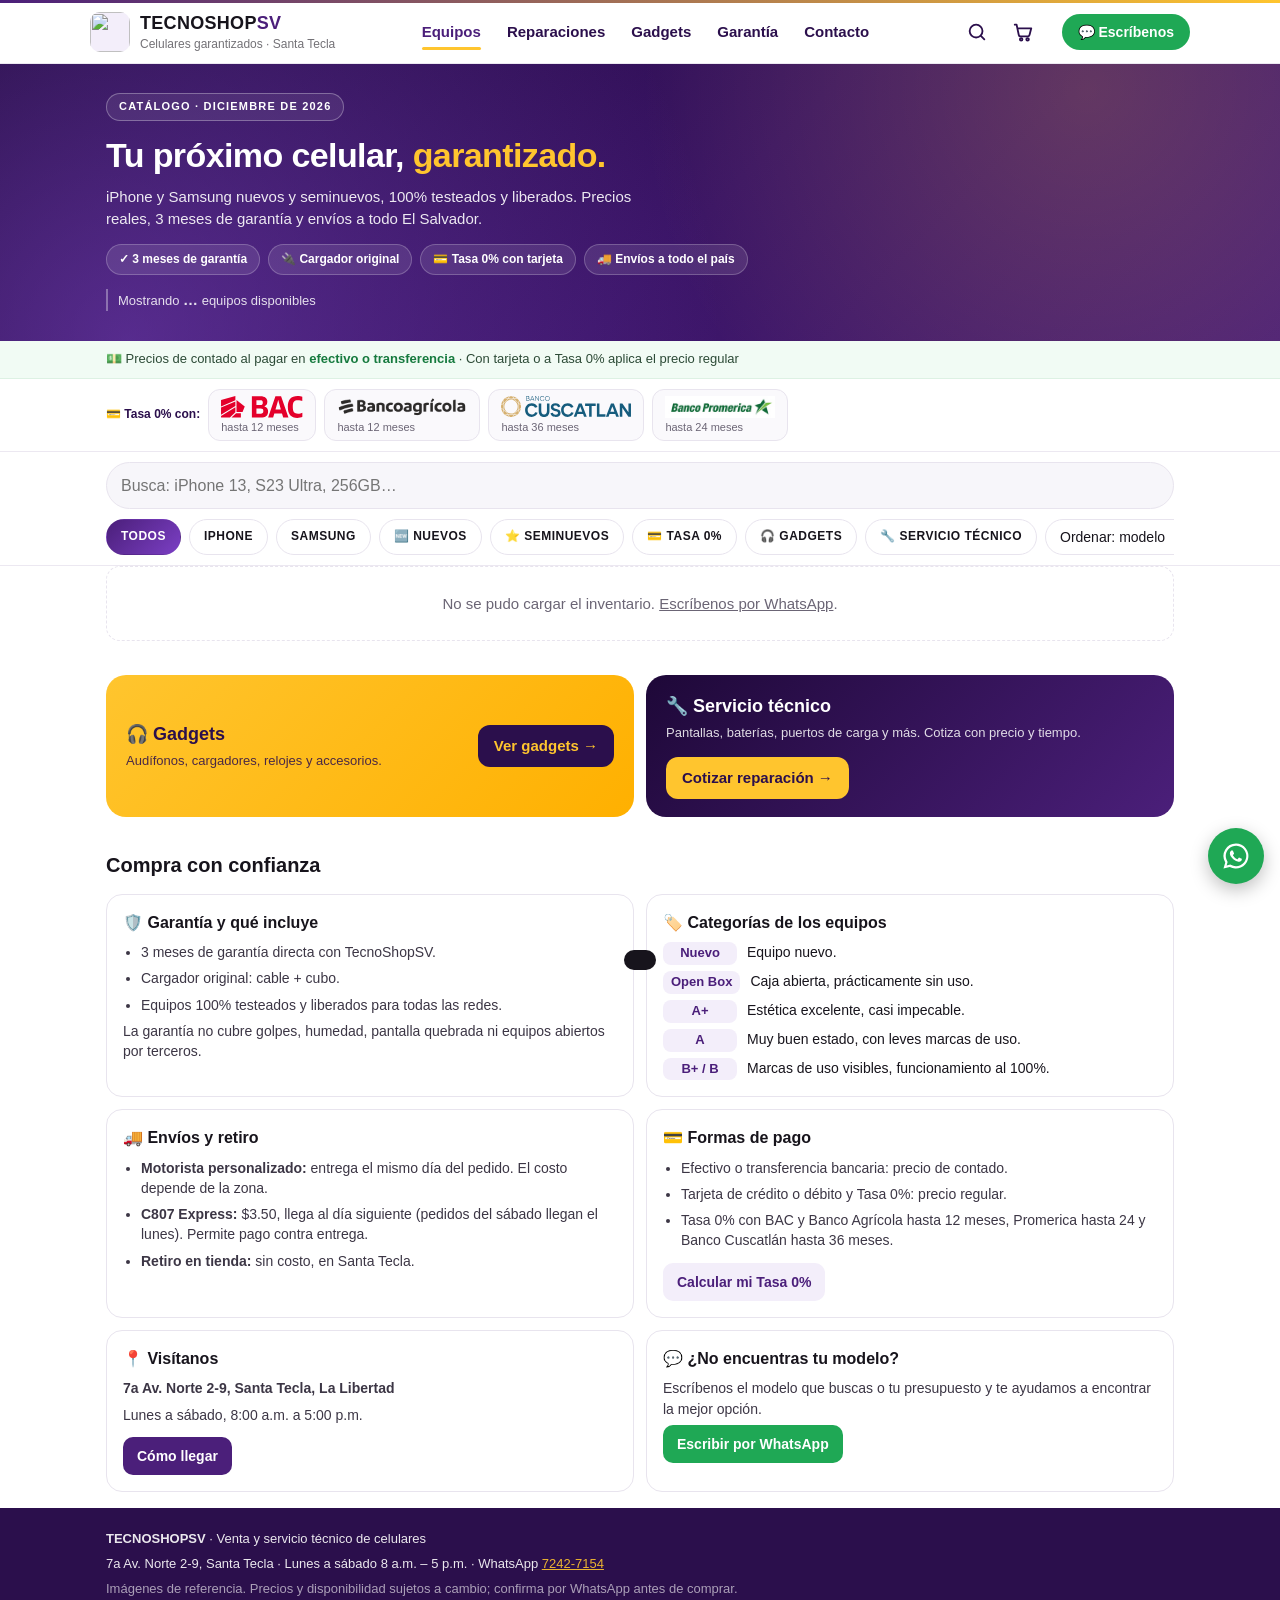
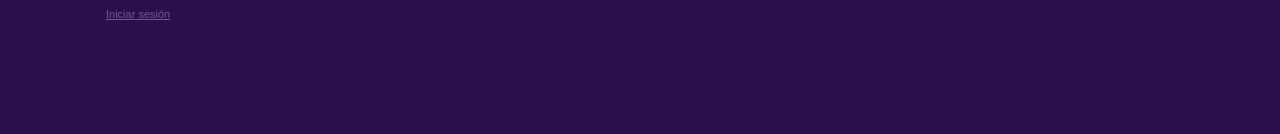
==== commit 89cc39da: "Add nav.js script to index.html" ====
--- a/index.html
+++ b/index.html
@@ -603,5 +603,7 @@
 <script src="extras.js"></script>
 <script src="admin.js"></script>
 <script src="noticias.js"></script>
+<script src="ficha.js"></script>
+<script src="nav.js"></script>
 </body>
 </html>
